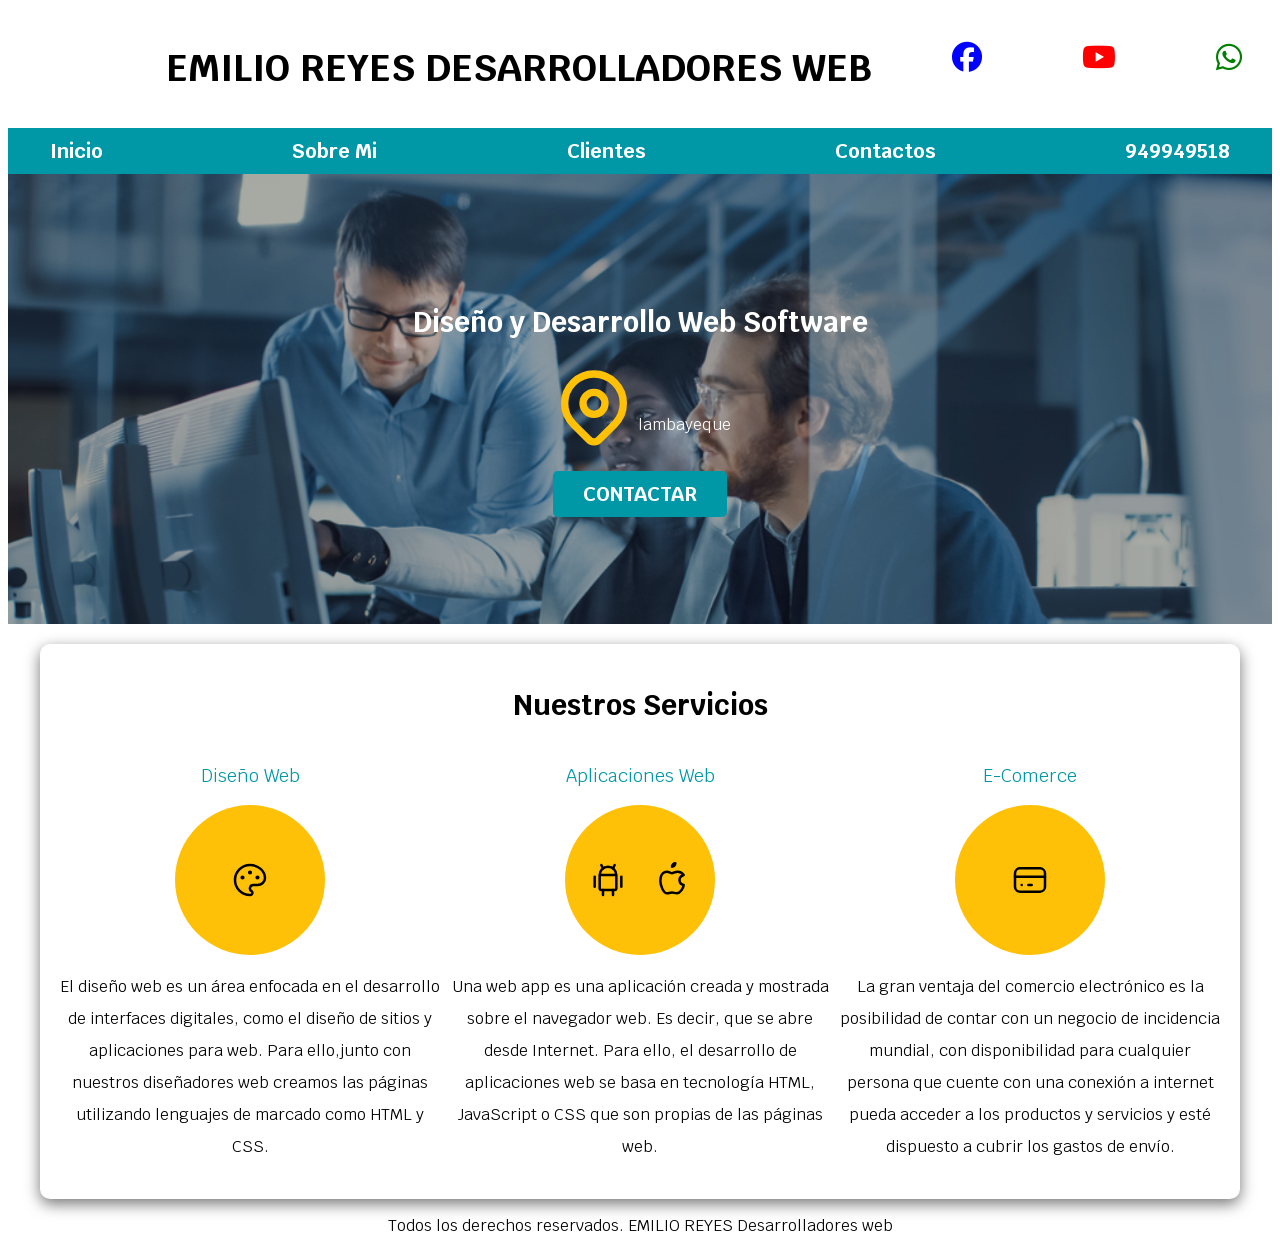
==== index.html @ 57993924 "initial commit" ====
<!DOCTYPE html>
<html lang="en">
<head>
    <meta charset="UTF-8">
    <meta http-equiv="X-UA-Compatible" content="IE=edge">
    <meta name="viewport" content="width=device-width, initial-scale=1.0">
    <title>Diseñador Web</title>
    <link rel="preload" href="css/normalize.css" as="style">
    <link rel="preconnect" href="https://fonts.googleapis.com">
<link rel="preconnect" href="https://fonts.gstatic.com" crossorigin>
<link href="https://fonts.googleapis.com/css2?family=Krub:wght@400;700&display=swap" rel="stylesheet">
    <link rel="preload" href="css/styles.css" as="style">
    <link href="css/styles.css" rel="stylesheet"> 
    <link rel="stylesheet" href="https://cdnjs.cloudflare.com/ajax/libs/font-awesome/6.4.0/css/all.min.css">
</head>
<body>
   
       <div class="contener">
       <div class="icons">
        <o href="#" class="Emilio"><h1>EMILIO REYES DESARROLLADORES WEB</h1></o>
        <a href="https://www.facebook.com/memilio.reyes" class="facebook" target="_blank">
            <i class="fa-brands fa-facebook"></i>
        </a>
        <a href="https://www.youtube.com/watch?v=kN1XP-Bef7w&list=PLE8uP447fYpis_9iiaT1GrdOLmg85pAJB" class="youtube" target="_blank">
            <i class="fa-brands fa-youtube"></i>
        </a>
        <a href="https://wa.me/51949949518?text=Me%20interesa%20el%20servicio" class="whatsapp" target="_blank">
            <i class="fa-brands fa-whatsapp"></i>
        </a>
    </div>

    <div class="nav-bg">
       <nav class="navegacion-principal contenedor">
          <a href="index.html">Inicio</a>
          <a href="sobremi.html">Sobre Mi</a>
          <a href="clientes.html">Clientes</a>
          <a href="contactos.php">Contactos</a> 
          <a href="https://wa.me/51949949518?text=Me%20interesa%20el%20servicio" target="_blank">949949518</a>      
      </nav>
    </div>
       </div>    
    <section class="hero">
        <div class="contenido-hero">
           <h2>Diseño y Desarrollo Web <span>Software</span></h2>
           
           <div class="ubicacion">
           <svg xmlns="http://www.w3.org/2000/svg" class="icon icon-tabler icon-tabler-map-pin" width="88" height="88" viewBox="0 0 24 24" stroke-width="2" stroke="#FFC107" fill="none" stroke-linecap="round" stroke-linejoin="round">
            <path stroke="none" d="M0 0h24v24H0z" fill="none"/>
            <circle cx="12" cy="11" r="3" />
            <path d="M17.657 16.657l-4.243 4.243a2 2 0 0 1 -2.827 0l-4.244 -4.243a8 8 0 1 1 11.314 0z" />
          </svg><p>lambayeque</p>  
        </div>
        <a class="boton" href="contactos.php">Contactar</a>
       </div>
    </section>
    <main class="contenedor sombra">
        <h2>Nuestros Servicios</h2>

  <div class="servicios">
        <section class="servicio">
            <h3>Diseño Web</h3>
        
<div class="iconos">
  <svg xmlns="http://www.w3.org/2000/svg" class="icon icon-tabler icon-tabler-palette" width="40" height="40" viewBox="0 0 24 24" stroke-width="1.5" stroke="#000000" fill="none" stroke-linecap="round" stroke-linejoin="round">
    <path stroke="none" d="M0 0h24v24H0z" fill="none"/>
    <path d="M12 21a9 9 0 1 1 0 -18a9 8 0 0 1 9 8a4.5 4 0 0 1 -4.5 4h-2.5a2 2 0 0 0 -1 3.75a1.3 1.3 0 0 1 -1 2.25" />
    <circle cx="7.5" cy="10.5" r=".5" fill="currentColor" />
    <circle cx="12" cy="7.5" r=".5" fill="currentColor" />
    <circle cx="16.5" cy="10.5" r=".5" fill="currentColor" />
  </svg>
</div>
<p>El diseño web es un área enfocada en el desarrollo de interfaces digitales, como el diseño de sitios y aplicaciones para web. 
    Para ello,junto con  nuestros  diseñadores web creamos las páginas utilizando lenguajes de marcado como HTML y CSS.</p>
        </section>
          
        <section class="servicio">
            <h3>Aplicaciones Web</h3>   
 <div class="iconos">
      <svg xmlns="http://www.w3.org/2000/svg" class="icon icon-tabler icon-tabler-brand-android" width="40" height="40" viewBox="0 0 24 24" stroke-width="1.5" stroke="#000000" fill="none" stroke-linecap="round" stroke-linejoin="round">
                <path stroke="none" d="M0 0h24v24H0z" fill="none"/>
                <line x1="4" y1="10" x2="4" y2="16" />
                <line x1="20" y1="10" x2="20" y2="16" />
                <path d="M7 9h10v8a1 1 0 0 1 -1 1h-8a1 1 0 0 1 -1 -1v-8a5 5 0 0 1 10 0" />
                <line x1="8" y1="3" x2="9" y2="5" />
                <line x1="16" y1="3" x2="15" y2="5" />
                <line x1="9" y1="18" x2="9" y2="21" />
                <line x1="15" y1="18" x2="15" y2="21" />
  </svg>
  <svg xmlns="http://www.w3.org/2000/svg" class="icon icon-tabler icon-tabler-brand-apple" width="40" height="40" viewBox="0 0 24 24" stroke-width="1.5" stroke="#000000" fill="none" stroke-linecap="round" stroke-linejoin="round">
                <path stroke="none" d="M0 0h24v24H0z" fill="none"/>
                <path d="M9 7c-3 0 -4 3 -4 5.5c0 3 2 7.5 4 7.5c1.088 -.046 1.679 -.5 3 -.5c1.312 0 1.5 .5 3 .5s4 -3 4 -5c-.028 -.01 -2.472 -.403 -2.5 -3c-.019 -2.17 2.416 -2.954 2.5 -3c-1.023 -1.492 -2.951 -1.963 -3.5 -2c-1.433 -.111 -2.83 1 -3.5 1c-.68 0 -1.9 -1 -3 -1z" />
                <path d="M12 4a2 2 0 0 0 2 -2a2 2 0 0 0 -2 2" />
  </svg>
  </div>
        <p>Una web app es una aplicación creada y mostrada sobre el navegador web. Es decir, que se abre desde Internet. 
            Para ello, el desarrollo de aplicaciones web se basa en tecnología HTML, JavaScript o CSS que son propias de las páginas web.</p>
        </section>

        <section class="servicio">
            <h3>E-Comerce</h3>
           <div class="iconos">           
            <svg xmlns="http://www.w3.org/2000/svg" class="icon icon-tabler icon-tabler-credit-card" width="40" height="40" viewBox="0 0 24 24" stroke-width="1.5" stroke="#000000" fill="none" stroke-linecap="round" stroke-linejoin="round">
                <path stroke="none" d="M0 0h24v24H0z" fill="none"/>
                <rect x="3" y="5" width="18" height="14" rx="3" />
                <line x1="3" y1="10" x2="21" y2="10" />
                <line x1="7" y1="15" x2="7.01" y2="15" />
                <line x1="11" y1="15" x2="13" y2="15" />
              </svg>
          </div>                
            <p>La gran ventaja del comercio electrónico es la posibilidad de contar con un negocio de incidencia mundial, con disponibilidad
                 para cualquier persona que cuente con una conexión a internet pueda acceder a los productos y servicios y esté dispuesto a cubrir los gastos de envío.</p>
        </section>
        </div> <!--cierre de la clase servicios -->
  

    
</main>
    <footer class="footer">
    <p>Todos los derechos reservados. EMILIO REYES <span>Desarrolladores web</span></p>
    </footer>
    <script src="app.js"></script>
</body>
</html>
---- css/styles.css ----
:root {
    --blanco: #ffffff;
    --oscuro: #212121;
    --primario: #ffc107;
    --secundario: #0097a7;
    --gris: #757575;
}
 /*Global de HTL*/
html {
    font-size: 62.5%;
    box-sizing: border-box;  /*Hack para box Model*/
    scroll-snap-type: x mandatory;
}
a{
    text-decoration: none;
}


/** Scroll Snap**/

.servicios,
.navegacion-principal,
.formulario {
    scroll-snap-align: center;
    scroll-snap-stop:always ;
}
 

*, *:before, *:after {
    box-sizing: inherit;
}

body {
    font-size: 16px; /*1rem = 10px */
    font-family: 'Krub', sans-serif;
    background-image: linear-gradient(to top, var(--grisClaro) 0%, var(--blanco) 100%);
}
/*Contener*/

/*Iconos*/
.icons {
    display: flex;
    justify-content: right;
    gap: 6rem;
    padding: 1rem;
 
}
.icons a {
    font-size: 30px;
    padding: 2rem;
    transition: all ease 600ms;

}
.icons a:hover {
    transform: scale(1.8);
}

.facebook {
    color: blue;
    gap: 89rem;
}
.youtube {
    color: red;
}
.whatsapp {
    color: green;
}
/*Contenedor*/
.contenedor {
    max-width: 120rem;
    margin: 0 auto;
}

.boton {
    background-color: var(--secundario);
    color: white;
    padding: 1rem 3rem;
    text-decoration: none;
    display: inline-block;
    font-size: 2rem;
    margin-top: 2rem;
    border-radius: .5rem;
    text-transform: uppercase;
    font-weight: bold;
    width: 80%;
    text-align: center;
    border: none;
}

@media (min-width: 768px) {
    .boton{
        width: auto;
    }
}

.sombra {
    -webkit-box-shadow: 0px 5px 15px 0px rgba(0,0,0,0.54);
    -moz-box-shadow: 0px 5px 15px 0px rgba(0,0,0,0.54);
    box-shadow: 0px 5px 15px 0px rgba(0,0,0,0.54);
    background-color: var(--blanco);
    padding: 2rem;
    border-radius: 1rem;
}
 /*Tipografia*/
h1 {
    font-size: 3.8rem;
}
h2 {
    font-size: 2.8rem;
}
h3 {
    font-size: 1.8rem;
}
h1,h2,h3 {
    text-align: center;
}

 /*Titulos*/
.titulo span {
    font-size: 2rem;
}

/*Utilidades*/
.w-sm-100 {
    width: 100%;
}

@media (min-width: 768px) {
    .w-sm-100 {
        width: auto;
    }
}
.flex {
  display: flex;
}

.alinear-derecha {
  justify-content: flex-end;
}


 /*Navegacion Principal*/

.nav-bg {
    background-color: var(--secundario);
}

.navegacion-principal {
    display: flex;
    flex-direction: column;
}



@media (min-width: 768px) { 
    .navegacion-principal{
        flex-direction: row;
        justify-content: space-between;
    }
}


.navegacion-principal a {
   
    display: block;
    text-align: center;
    color: var(--blanco);
    text-decoration: none;
    font-size: 2rem;
    font-weight: 700;
    padding: 1rem;
}

.navegacion-principal a:hover {
    background-color: var(--primario);
    color: var(--oscuro);
}

/* Sobre mi*/
.tres {
    max-width: 1200px;
    width: 95%;
    margin: 0 auto;
}
.contenedor{
    max-width: 1200px;
    width: 95%;
    margin: 0 auto;
}
.entrada-blog {
    display: inline-block;
    background-color: #fffbef;
}
@media (min-width:768px){
    .dos-columnas{
        display: grid;
        grid-template-columns: 50% 50%;
        column-gap: 2rem;
    }
    
}
 /*Hero*/
.hero {
    background-image: url(../img/imag.jpg);
    background-repeat: no-repeat;
    background-size: cover;
    height: 450px;
    position: relative;
    margin-bottom: 2rem;
}

.contenido-hero {
    position: absolute;
    background-color: rgb( 0,0,0, .3);
    width: 100%;
    height: 100%;

    display: flex;
    flex-direction: column;
    align-items: center;
    justify-content: center;
}

.contenido-hero h2,
.contenido-hero p {
    color: var(--blanco);
}

.contenido-hero .ubicacion {
    display: flex;
    align-items: flex-end;
}


/** Servicios **/
@media (min-width: 768px) {
    .servicios {
        display: grid;
        grid-template-columns: repeat(3, 1fr);
        column-gap: 1rem;
    }
}

.servicio {
   display: flex;
   flex-direction: column;
   align-items: center;

}

.servicio h3 {
    color: var(--secundario);
    font-weight: normal;
}

.servicio p {
    line-height: 2;
    text-align: center;
}

.servicios .iconos {
    height: 15rem;
    width: 15rem;
    background-color: var(--primario);
    border-radius: 50%;
    display: flex;
    justify-content: space-evenly;
    align-items: center;
}

/** Contacto**/

/*Animacion*/
.input-texto:focus{
    outline: 1px solid rgba(0,0,0,0.7);
}
.imput-texto:focus + 
.campo-label{
    margin-top: -130px;
}
/* Fin de animacion */
.footer {
    text-align: center;
    text-shadow: #212121;
}

/** sobre mi**/
/*
.chocho {
    background-image: url(../img/Emilio.jpeg);
    background-repeat: no-repeat;
    background-size: cover;
    height: 450px;
    position: relative;
    margin-bottom: 2rem;
}
/** SOBRE MI **/
/*.contenedor-rombo {
    max-width: 1200px;
    width: 95%;
    margin: 0 auto;
}

p {
    font-size: 2rem;
}

.entrada-blog a {
    display: inline-block;
    background-color: #2196F3;
    color: white;
    padding: 10px 20px;
    text-decoration: none;
    font-weight: bold;
    text-transform: uppercase;
}   
@media (min-width: 768px) {
    .contenedor-rombo {
        display: grid;
        grid-template-areas: "izquierda contenido derecha";
        grid-template-columns: 1fr 3fr 1fr;
        grid-auto-flow: column;
        column-gap: 2rem;
    }
    .cont-princ {
        grid-area: contenido;
    }
    .sid-1 {
        grid-area: izquierda;
    }
}
.color {
    background:peachpuff;
}
*/
/* Crud**/


.users-form form{
    display: flex;
    flex-direction: column;
    gap: 24px;
    width: 30%;
    margin: 20px auto;
    text-align: center;
}

.users-form form input{
    font-family: 'Segoe UI', sans-serif;
}

.users-form form input[type=text],
.users-form form input[type=password],
.users-form form input[type=email]{
    padding: 8px;
    border:2px solid #aaa;
    border-radius:4px;
    outline:none;
    transition:.3s;
}

.users-form form input[type=text]:focus,
.users-form form input[type=password]:focus,
.users-form form input[type=password]:focus{
    border-color:dodgerBlue;
    box-shadow:0 0 6px 0 dodgerBlue;
}

.users-form form input[type=submit]{
    border: none;
    padding: 12px 50px;
    text-decoration: none;
    transition-duration: 0.4s;
    cursor: pointer;
    border-radius: 5px;
    background-color: white; 
    color: black; 
    border: 2px solid #60a100;
}

.users-form form input[type=submit]:hover {
    background-color: #60a100;
    color: white;
}

.users-table table{
    border: 1px solid #ccc;
    border-collapse: collapse;
    margin: 0;
    padding: 0;
    width: 100%;
    table-layout: fixed;
}

table tr {
    background-color: #f8f8f8;
    border: 1px solid #ddd;
    padding: 4px;
}

table th{
    padding: 16px;
    text-align: center;
    font-size: .85em;
}

.users-table--edit {
    
    background: #009688;
    padding: 6px;
    color: #fff;
    text-align: center;
    font-weight: bold;
}
.users-table--delete{
    
    background: #b11e1e;
    padding: 6px;
    color: #fff;
    text-align: center;
    font-weight: bold;
}
/**Crud**/
---- css/styles.css ----
:root {
    --blanco: #ffffff;
    --oscuro: #212121;
    --primario: #ffc107;
    --secundario: #0097a7;
    --gris: #757575;
}
 /*Global de HTL*/
html {
    font-size: 62.5%;
    box-sizing: border-box;  /*Hack para box Model*/
    scroll-snap-type: x mandatory;
}
a{
    text-decoration: none;
}


/** Scroll Snap**/

.servicios,
.navegacion-principal,
.formulario {
    scroll-snap-align: center;
    scroll-snap-stop:always ;
}
 

*, *:before, *:after {
    box-sizing: inherit;
}

body {
    font-size: 16px; /*1rem = 10px */
    font-family: 'Krub', sans-serif;
    background-image: linear-gradient(to top, var(--grisClaro) 0%, var(--blanco) 100%);
}
/*Contener*/

/*Iconos*/
.icons {
    display: flex;
    justify-content: right;
    gap: 6rem;
    padding: 1rem;
 
}
.icons a {
    font-size: 30px;
    padding: 2rem;
    transition: all ease 600ms;

}
.icons a:hover {
    transform: scale(1.8);
}

.facebook {
    color: blue;
    gap: 89rem;
}
.youtube {
    color: red;
}
.whatsapp {
    color: green;
}
/*Contenedor*/
.contenedor {
    max-width: 120rem;
    margin: 0 auto;
}

.boton {
    background-color: var(--secundario);
    color: white;
    padding: 1rem 3rem;
    text-decoration: none;
    display: inline-block;
    font-size: 2rem;
    margin-top: 2rem;
    border-radius: .5rem;
    text-transform: uppercase;
    font-weight: bold;
    width: 80%;
    text-align: center;
    border: none;
}

@media (min-width: 768px) {
    .boton{
        width: auto;
    }
}

.sombra {
    -webkit-box-shadow: 0px 5px 15px 0px rgba(0,0,0,0.54);
    -moz-box-shadow: 0px 5px 15px 0px rgba(0,0,0,0.54);
    box-shadow: 0px 5px 15px 0px rgba(0,0,0,0.54);
    background-color: var(--blanco);
    padding: 2rem;
    border-radius: 1rem;
}
 /*Tipografia*/
h1 {
    font-size: 3.8rem;
}
h2 {
    font-size: 2.8rem;
}
h3 {
    font-size: 1.8rem;
}
h1,h2,h3 {
    text-align: center;
}

 /*Titulos*/
.titulo span {
    font-size: 2rem;
}

/*Utilidades*/
.w-sm-100 {
    width: 100%;
}

@media (min-width: 768px) {
    .w-sm-100 {
        width: auto;
    }
}
.flex {
  display: flex;
}

.alinear-derecha {
  justify-content: flex-end;
}


 /*Navegacion Principal*/

.nav-bg {
    background-color: var(--secundario);
}

.navegacion-principal {
    display: flex;
    flex-direction: column;
}



@media (min-width: 768px) { 
    .navegacion-principal{
        flex-direction: row;
        justify-content: space-between;
    }
}


.navegacion-principal a {
   
    display: block;
    text-align: center;
    color: var(--blanco);
    text-decoration: none;
    font-size: 2rem;
    font-weight: 700;
    padding: 1rem;
}

.navegacion-principal a:hover {
    background-color: var(--primario);
    color: var(--oscuro);
}

/* Sobre mi*/
.tres {
    max-width: 1200px;
    width: 95%;
    margin: 0 auto;
}
.contenedor{
    max-width: 1200px;
    width: 95%;
    margin: 0 auto;
}
.entrada-blog {
    display: inline-block;
    background-color: #fffbef;
}
@media (min-width:768px){
    .dos-columnas{
        display: grid;
        grid-template-columns: 50% 50%;
        column-gap: 2rem;
    }
    
}
 /*Hero*/
.hero {
    background-image: url(../img/imag.jpg);
    background-repeat: no-repeat;
    background-size: cover;
    height: 450px;
    position: relative;
    margin-bottom: 2rem;
}

.contenido-hero {
    position: absolute;
    background-color: rgb( 0,0,0, .3);
    width: 100%;
    height: 100%;

    display: flex;
    flex-direction: column;
    align-items: center;
    justify-content: center;
}

.contenido-hero h2,
.contenido-hero p {
    color: var(--blanco);
}

.contenido-hero .ubicacion {
    display: flex;
    align-items: flex-end;
}


/** Servicios **/
@media (min-width: 768px) {
    .servicios {
        display: grid;
        grid-template-columns: repeat(3, 1fr);
        column-gap: 1rem;
    }
}

.servicio {
   display: flex;
   flex-direction: column;
   align-items: center;

}

.servicio h3 {
    color: var(--secundario);
    font-weight: normal;
}

.servicio p {
    line-height: 2;
    text-align: center;
}

.servicios .iconos {
    height: 15rem;
    width: 15rem;
    background-color: var(--primario);
    border-radius: 50%;
    display: flex;
    justify-content: space-evenly;
    align-items: center;
}

/** Contacto**/

/*Animacion*/
.input-texto:focus{
    outline: 1px solid rgba(0,0,0,0.7);
}
.imput-texto:focus + 
.campo-label{
    margin-top: -130px;
}
/* Fin de animacion */
.footer {
    text-align: center;
    text-shadow: #212121;
}

/** sobre mi**/
/*
.chocho {
    background-image: url(../img/Emilio.jpeg);
    background-repeat: no-repeat;
    background-size: cover;
    height: 450px;
    position: relative;
    margin-bottom: 2rem;
}
/** SOBRE MI **/
/*.contenedor-rombo {
    max-width: 1200px;
    width: 95%;
    margin: 0 auto;
}

p {
    font-size: 2rem;
}

.entrada-blog a {
    display: inline-block;
    background-color: #2196F3;
    color: white;
    padding: 10px 20px;
    text-decoration: none;
    font-weight: bold;
    text-transform: uppercase;
}   
@media (min-width: 768px) {
    .contenedor-rombo {
        display: grid;
        grid-template-areas: "izquierda contenido derecha";
        grid-template-columns: 1fr 3fr 1fr;
        grid-auto-flow: column;
        column-gap: 2rem;
    }
    .cont-princ {
        grid-area: contenido;
    }
    .sid-1 {
        grid-area: izquierda;
    }
}
.color {
    background:peachpuff;
}
*/
/* Crud**/


.users-form form{
    display: flex;
    flex-direction: column;
    gap: 24px;
    width: 30%;
    margin: 20px auto;
    text-align: center;
}

.users-form form input{
    font-family: 'Segoe UI', sans-serif;
}

.users-form form input[type=text],
.users-form form input[type=password],
.users-form form input[type=email]{
    padding: 8px;
    border:2px solid #aaa;
    border-radius:4px;
    outline:none;
    transition:.3s;
}

.users-form form input[type=text]:focus,
.users-form form input[type=password]:focus,
.users-form form input[type=password]:focus{
    border-color:dodgerBlue;
    box-shadow:0 0 6px 0 dodgerBlue;
}

.users-form form input[type=submit]{
    border: none;
    padding: 12px 50px;
    text-decoration: none;
    transition-duration: 0.4s;
    cursor: pointer;
    border-radius: 5px;
    background-color: white; 
    color: black; 
    border: 2px solid #60a100;
}

.users-form form input[type=submit]:hover {
    background-color: #60a100;
    color: white;
}

.users-table table{
    border: 1px solid #ccc;
    border-collapse: collapse;
    margin: 0;
    padding: 0;
    width: 100%;
    table-layout: fixed;
}

table tr {
    background-color: #f8f8f8;
    border: 1px solid #ddd;
    padding: 4px;
}

table th{
    padding: 16px;
    text-align: center;
    font-size: .85em;
}

.users-table--edit {
    
    background: #009688;
    padding: 6px;
    color: #fff;
    text-align: center;
    font-weight: bold;
}
.users-table--delete{
    
    background: #b11e1e;
    padding: 6px;
    color: #fff;
    text-align: center;
    font-weight: bold;
}
/**Crud**/
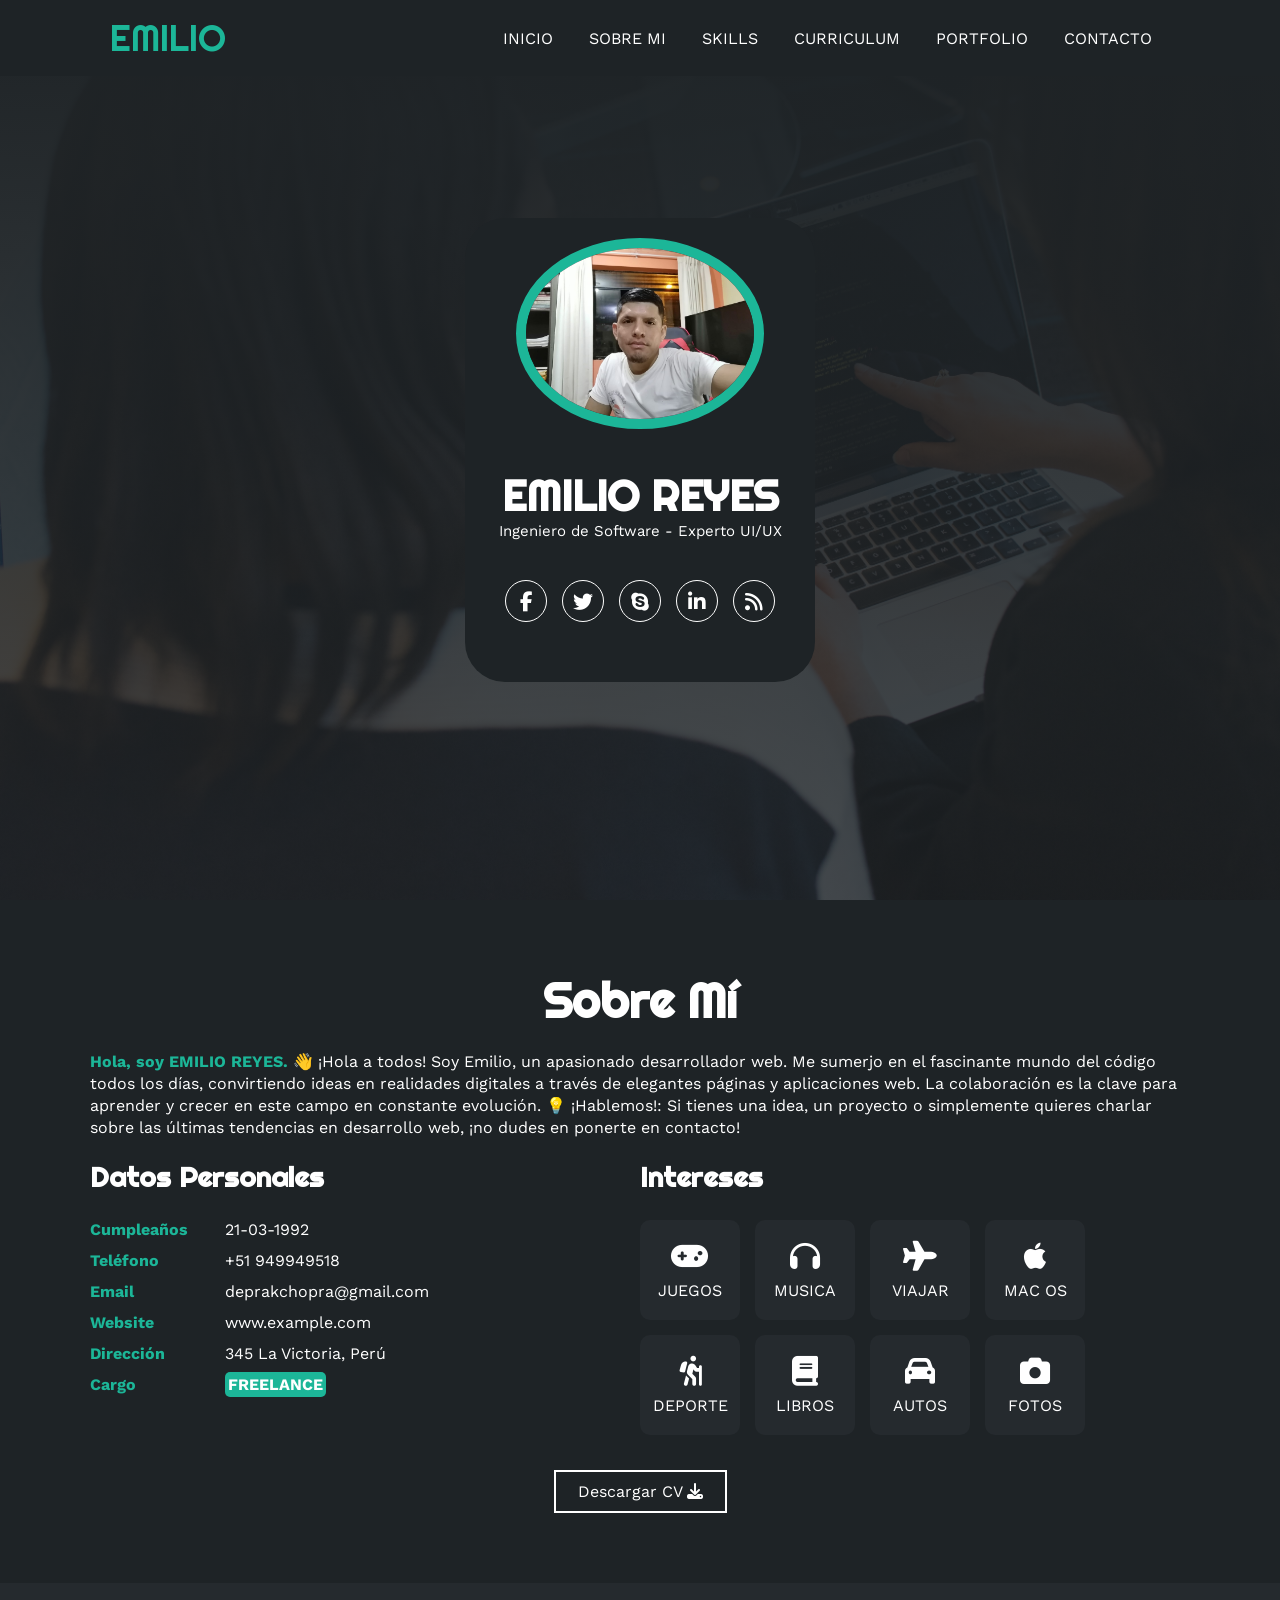
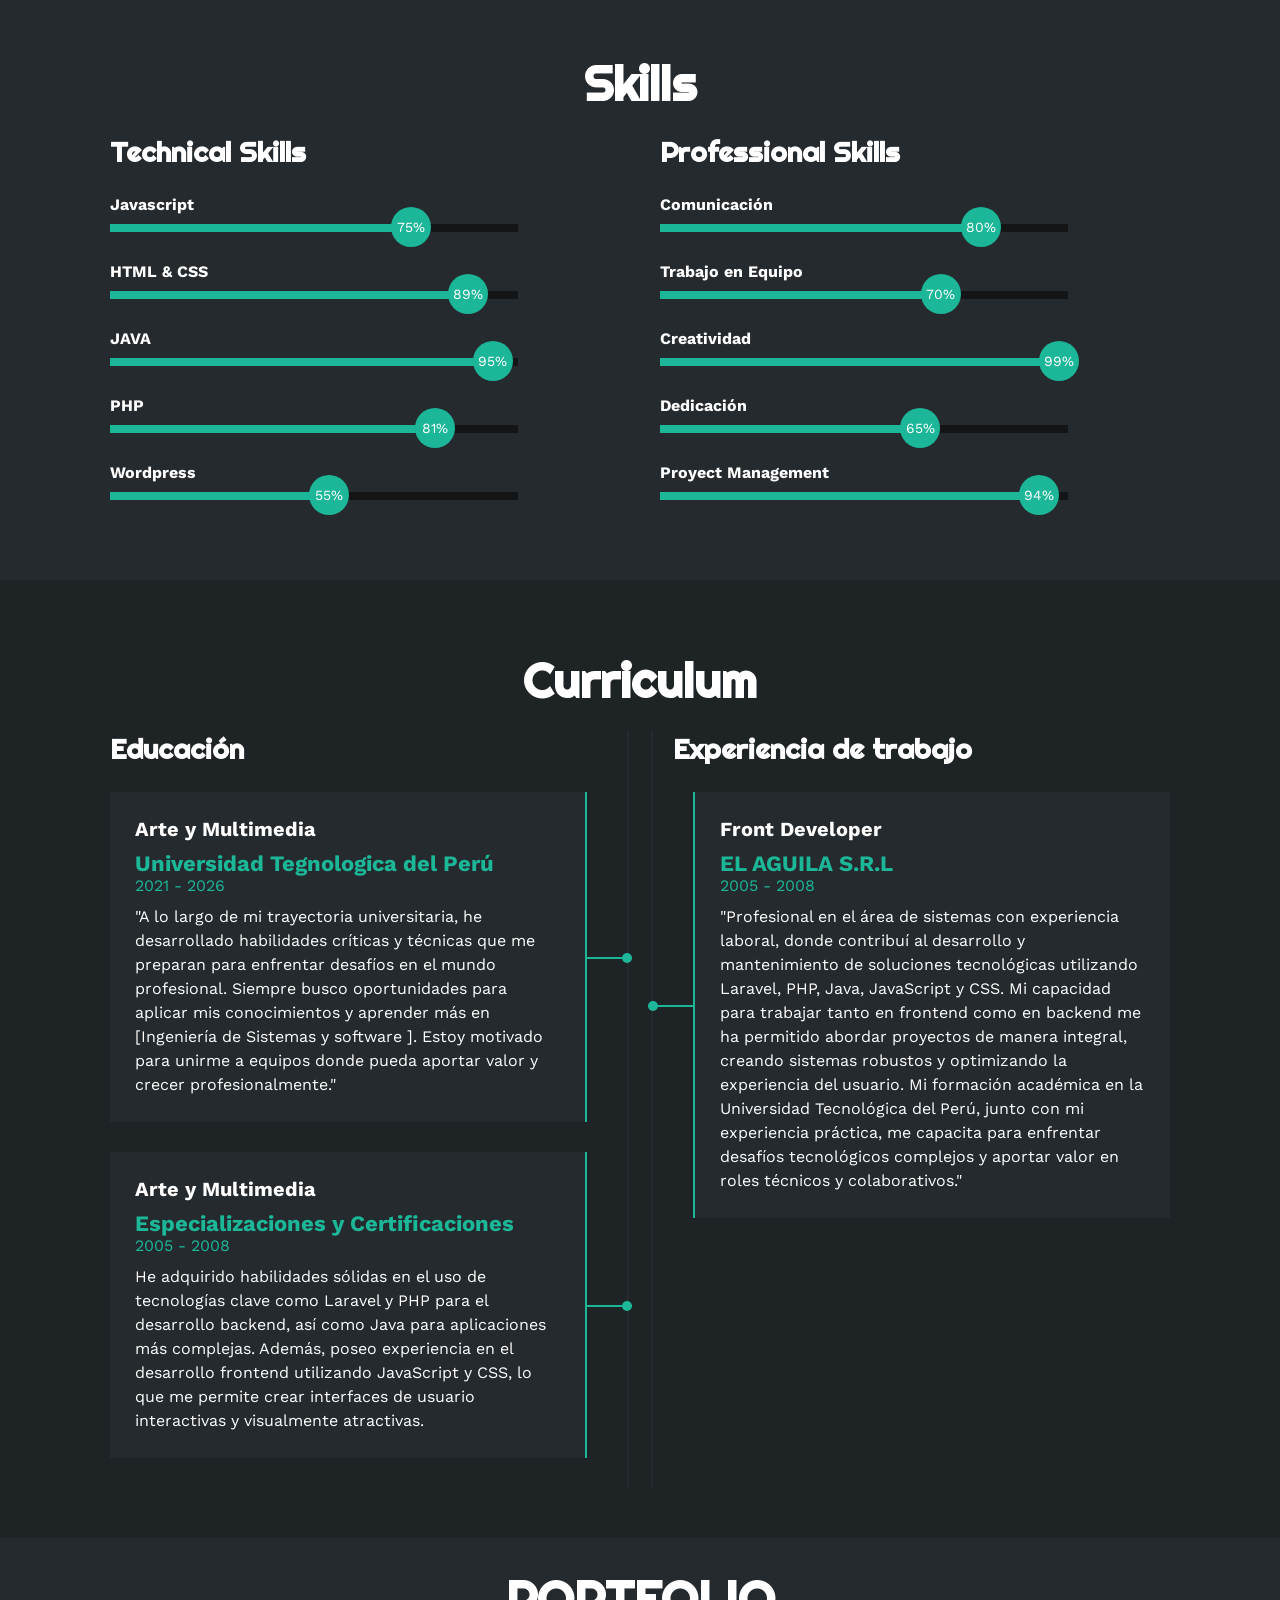
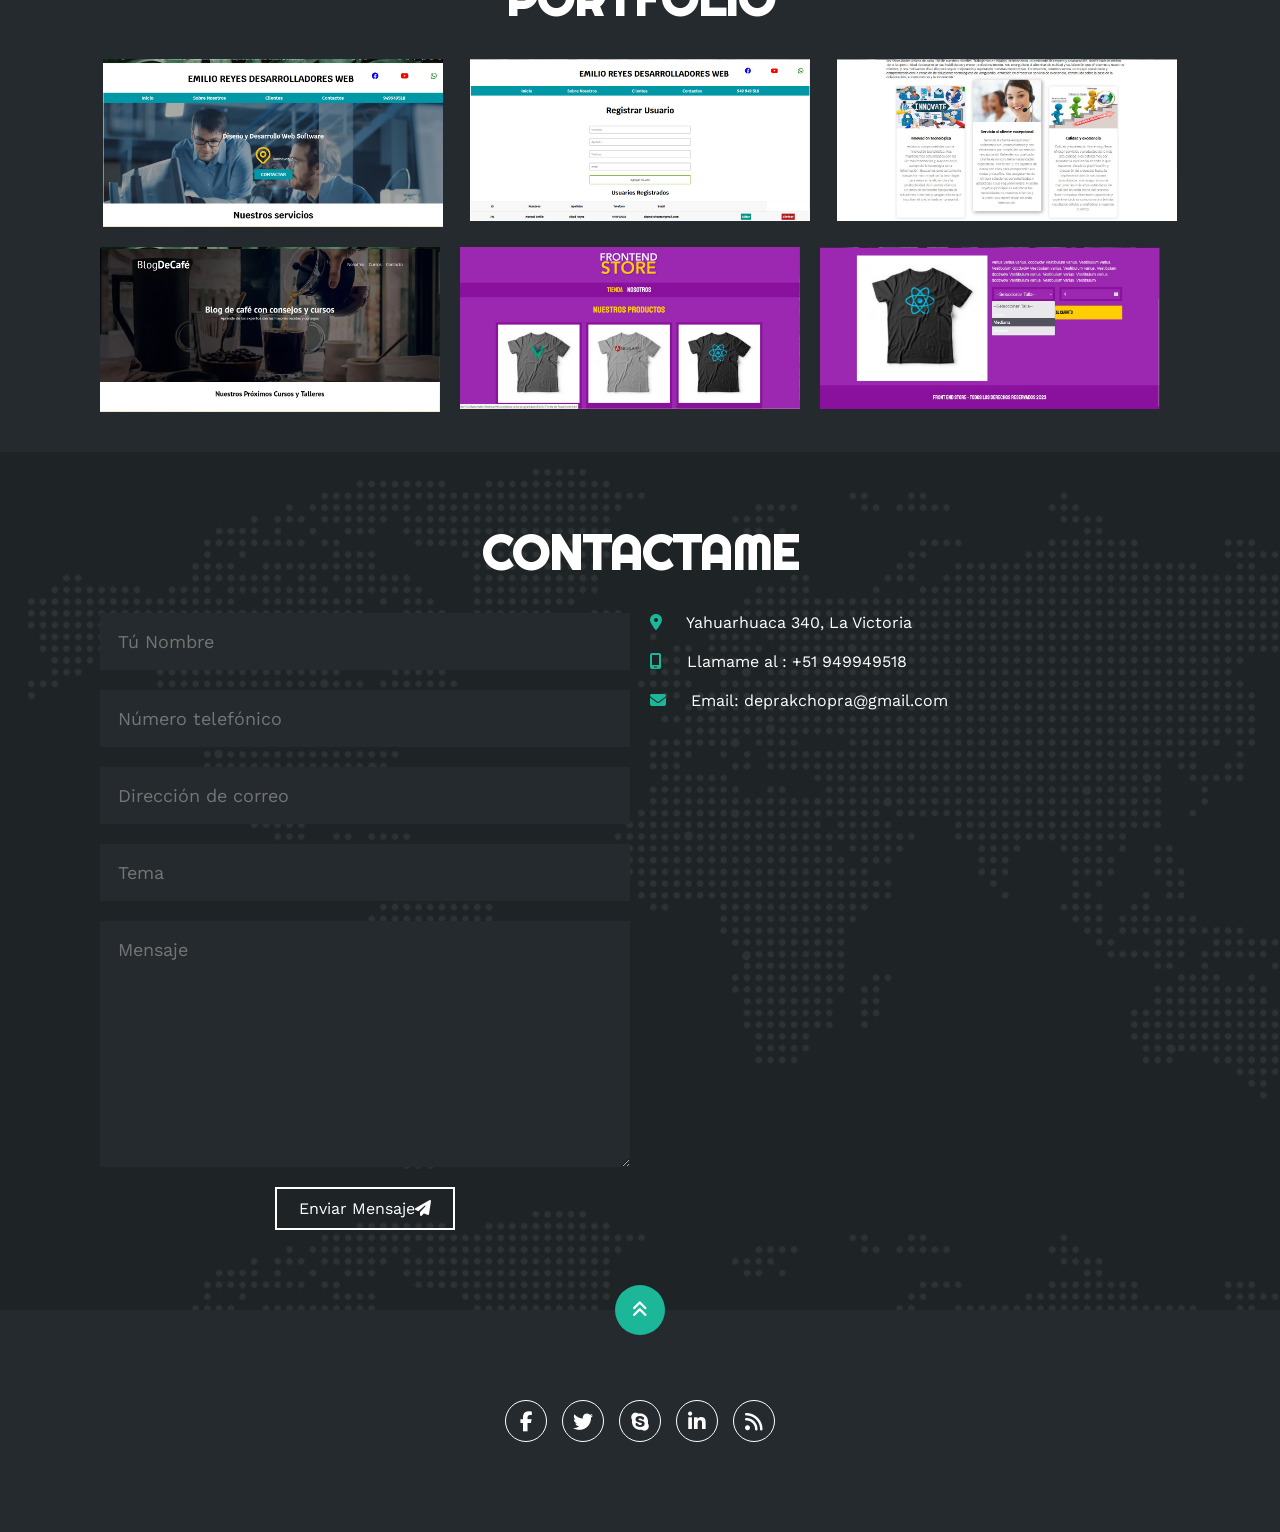
==== commit a6059871: "initial commit" ====
--- a/index.html
+++ b/index.html
@@ -1,123 +1,433 @@
 <!DOCTYPE html>
-<html lang="en">
+<html lang="es">
 <head>
     <meta charset="UTF-8">
     <meta http-equiv="X-UA-Compatible" content="IE=edge">
     <meta name="viewport" content="width=device-width, initial-scale=1.0">
-    <title>Diseñador Web</title>
-    <link rel="preload" href="css/normalize.css" as="style">
-    <link rel="preconnect" href="https://fonts.googleapis.com">
-<link rel="preconnect" href="https://fonts.gstatic.com" crossorigin>
-<link href="https://fonts.googleapis.com/css2?family=Krub:wght@400;700&display=swap" rel="stylesheet">
-    <link rel="preload" href="css/styles.css" as="style">
-    <link href="css/styles.css" rel="stylesheet"> 
-    <link rel="stylesheet" href="https://cdnjs.cloudflare.com/ajax/libs/font-awesome/6.4.0/css/all.min.css">
+    <link rel="stylesheet" href="https://cdnjs.cloudflare.com/ajax/libs/font-awesome/6.1.2/css/all.min.css" integrity="sha512-1sCRPdkRXhBV2PBLUdRb4tMg1w2YPf37qatUFeS7zlBy7jJI8Lf4VHwWfZZfpXtYSLy85pkm9GaYVYMfw5BC1A==" crossorigin="anonymous" referrerpolicy="no-referrer" />
+    <title>Portfolio</title>
+    <link rel="stylesheet" href="estilo.css">
 </head>
 <body>
-   
-       <div class="contener">
-       <div class="icons">
-        <o href="#" class="Emilio"><h1>EMILIO REYES DESARROLLADORES WEB</h1></o>
-        <a href="https://www.facebook.com/memilio.reyes" class="facebook" target="_blank">
-            <i class="fa-brands fa-facebook"></i>
+    <!-- MENU ENCABEZADO -->
+    <div class="contenedor-header">
+        <header>
+            <div class="logo">
+                <a href="#">EMILIO</a>
+            </div>
+            <nav id="nav">
+                <ul>
+                    <li><a href="#inicio" onclick="seleccionar()">INICIO</a></li>
+                    <li><a href="#sobremi" onclick="seleccionar()">SOBRE MI</a></li>
+                    <li><a href="#skills" onclick="seleccionar()">SKILLS</a></li>
+                    <li><a href="#curriculum" onclick="seleccionar()">CURRICULUM</a></li>
+                    <li><a href="#portfolio" onclick="seleccionar()">PORTFOLIO</a></li>
+                    <li><a href="#contacto" onclick="seleccionar()">CONTACTO</a></li>
+                </ul>
+            </nav>
+            <div class="nav-responsive" onclick="mostrarOcultarMenu()">
+                <i class="fa-solid fa-bars"></i>
+            </div>
+        </header>
+    </div>
+
+    <!-- SECCION INICIO -->
+    <section id="inicio" class="inicio">
+        <div class="contenido-banner">
+            <div class="contenedor-img">
+                <img src="img/hero.png" alt="">
+            </div>
+            <h1>EMILIO REYES</h1>
+            <h2>Ingeniero de Software - Experto UI/UX</h2>
+            <div class="redes">
+                <a href="https://www.facebook.com/memilio.reyes/"><i class="fa-brands fa-facebook-f"></i></a>
+                <a href="#"><i class="fa-brands fa-twitter"></i></a>
+                <a href="#"><i class="fa-brands fa-skype"></i></a>
+                <a href="#"><i class="fa-brands fa-linkedin-in"></i></a>
+                <a href="#"><i class="fa-solid fa-rss"></i></a>
+            </div>
+        </div>
+    </section>
+
+    <!-- SECCION SOBRE MI -->
+    <section id="sobremi" class="sobremi">
+        <div class="contenido-seccion">
+            <h2>Sobre Mí</h2>
+            <p><span>Hola, soy EMILIO REYES.</span> 
+    
+
+
+
+👋 ¡Hola a todos! Soy Emilio, un apasionado desarrollador web. Me sumerjo en el fascinante mundo del código todos los días, convirtiendo ideas en realidades digitales a través de elegantes páginas y aplicaciones web.
+
+La colaboración es la clave para aprender y crecer en este campo en constante evolución.
+
+💡 ¡Hablemos!: Si tienes una idea, un proyecto o simplemente quieres charlar sobre las últimas tendencias en desarrollo web, ¡no dudes en ponerte en contacto!
+
+
+
+
+            <div class="fila">
+                <!-- datos personales -->
+                <div class="col">
+                    <h3>Datos Personales</h3>
+                    <ul>
+                        <li>
+                            <strong>Cumpleaños</strong>
+                            21-03-1992
+                        </li>
+                        <li>
+                            <strong>Teléfono</strong>
+                            +51 949949518
+                        </li>
+                        <li>
+                            <strong>Email</strong>
+                            deprakchopra@gmail.com
+                        </li>
+                    
+                        <li>
+                            <strong>Website</strong>
+                            www.example.com
+                        </li>
+                        <li>
+                            <strong>Dirección</strong>
+                            345 La Victoria, Perú
+                        </li>
+                        <li>
+                            <strong>Cargo</strong>
+                            <span>FREELANCE</span>
+                        </li>
+                    </ul>
+                </div>
+
+                <!-- intereses -->
+                <div class="col">
+                    <h3>Intereses</h3>
+                    <div class="contenedor-intereses">
+                        <div class="interes">
+                            <i class="fa-solid fa-gamepad"></i>
+                            <span>JUEGOS</span>
+                        </div>
+                        <div class="interes">
+                            <i class="fa-solid fa-headphones"></i>
+                            <span>MUSICA</span>
+                        </div>
+                        <div class="interes">
+                            <i class="fa-solid fa-plane"></i>
+                            <span>VIAJAR</span>
+                        </div>
+                        <div class="interes">
+                            <i class="fa-brands fa-apple"></i>
+                            <span>MAC OS</span>
+                        </div>
+                        <div class="interes">
+                            <i class="fa-solid fa-person-hiking"></i>
+                            <span>DEPORTE</span>
+                        </div>
+                        <div class="interes">
+                            <i class="fa-solid fa-book"></i>
+                            <span>LIBROS</span>
+                        </div>
+                        <div class="interes">
+                            <i class="fa-solid fa-car"></i>
+                            <span>AUTOS</span>
+                        </div>
+                        <div class="interes">
+                            <i class="fa-solid fa-camera"></i>
+                            <span>FOTOS</span>
+                        </div>
+                        
+                    </div>
+                </div>
+            </div>
+            <button>
+                Descargar CV <i class="fa-solid fa-download"></i>
+                <span class="overlay"></span>
+            </button>
+        </div>
+    </section>
+
+    <!-- SECCION SKILLS -->
+    <section class="skills" id="skills">
+        <div class="contenido-seccion">
+            <h2>Skills</h2>
+            <div class="fila">
+                <!-- Technical Skill -->
+                <div class="col">
+                    <h3>Technical Skills</h3>
+                    <div class="skill">
+                        <span>Javascript</span>
+                        <div class="barra-skill">
+                            <div class="progreso">
+                                <span>75%</span>
+                            </div>
+                        </div>
+                    </div>
+                    <div class="skill">
+                        <span>HTML & CSS</span>
+                        <div class="barra-skill">
+                            <div class="progreso">
+                                <span>89%</span>
+                            </div>
+                        </div>
+                    </div>
+                    <div class="skill">
+                        <span>JAVA</span>
+                        <div class="barra-skill">
+                            <div class="progreso">
+                                <span>95%</span>
+                            </div>
+                        </div>
+                    </div>
+                    <div class="skill">
+                        <span>PHP</span>
+                        <div class="barra-skill">
+                            <div class="progreso">
+                                <span>81%</span>
+                            </div>
+                        </div>
+                    </div>
+                    <div class="skill">
+                        <span>Wordpress</span>
+                        <div class="barra-skill">
+                            <div class="progreso">
+                                <span>55%</span>
+                            </div>
+                        </div>
+                    </div>
+                </div>
+                <!-- Professional Skills -->
+                <div class="col">
+                    <h3>Professional Skills</h3>
+                    <div class="skill">
+                        <span>Comunicación</span>
+                        <div class="barra-skill">
+                            <div class="progreso">
+                                <span>80%</span>
+                            </div>
+                        </div>
+                    </div>
+                    <div class="skill">
+                        <span>Trabajo en Equipo</span>
+                        <div class="barra-skill">
+                            <div class="progreso">
+                                <span>70%</span>
+                            </div>
+                        </div>
+                    </div>
+                    <div class="skill">
+                        <span>Creatividad</span>
+                        <div class="barra-skill">
+                            <div class="progreso">
+                                <span>99%</span>
+                            </div>
+                        </div>
+                    </div>
+                    <div class="skill">
+                        <span>Dedicación</span>
+                        <div class="barra-skill">
+                            <div class="progreso">
+                                <span>65%</span>
+                            </div>
+                        </div>
+                    </div>
+                    <div class="skill">
+                        <span>Proyect Management</span>
+                        <div class="barra-skill">
+                            <div class="progreso">
+                                <span>94%</span>
+                            </div>
+                        </div>
+                    </div>
+                </div>
+            </div>
+        </div>
+    </section>
+
+    <!-- SECCION CURRICULUM -->
+    <section id="curriculum" class="curriculum">
+        <div class="contenido-seccion">
+            <h2>Curriculum</h2>
+            <div class="fila">
+                <div class="col izquierda">
+                    <h3>Educación</h3>
+                    <div class="item izq">
+                        <h4>Arte y Multimedia</h4>
+                        <span class="casa">Universidad Tegnologica del Perú</span>
+                        <span class="fecha">2021 - 2026</span>
+                        <p>
+                            "A lo largo de mi trayectoria universitaria, he desarrollado habilidades críticas y técnicas que me preparan para enfrentar desafíos en el mundo profesional. Siempre busco oportunidades para aplicar mis conocimientos y aprender más en [Ingeniería de Sistemas y software ]. Estoy motivado para unirme a equipos donde pueda aportar valor y crecer profesionalmente."
+                            </p>
+                        <div class="conectori">
+                            <div class="circuloi"></div>
+                        </div>
+                    </div>
+                    <div class="item izq">
+                        <h4>Arte y Multimedia</h4>
+                        <span class="casa">Especializaciones y Certificaciones</span>
+                        <span class="fecha">2005 - 2008</span>
+                        <p>He adquirido habilidades sólidas en el uso de tecnologías clave como Laravel y PHP para el desarrollo backend, así como Java para aplicaciones más complejas. Además, poseo experiencia en el desarrollo frontend utilizando JavaScript y CSS, lo que me permite crear interfaces de usuario interactivas y visualmente atractivas. </p>
+                        <div class="conectori">
+                            <div class="circuloi"></div>
+                        </div>
+                    </div>
+                    
+                </div>
+
+                <div class="col derecha">
+                    <h3>Experiencia de trabajo</h3>
+                    <div class="item der">
+                        <h4>Front Developer</h4>
+                        <span class="casa">EL AGUILA S.R.L</span>
+                        <span class="fecha">2005 - 2008</span>
+                        <p>"Profesional en el área de sistemas con experiencia laboral, donde contribuí al desarrollo y mantenimiento de soluciones tecnológicas utilizando Laravel, PHP, Java, JavaScript y CSS. Mi capacidad para trabajar tanto en frontend como en backend me ha permitido abordar proyectos de manera integral, creando sistemas robustos y optimizando la experiencia del usuario. Mi formación académica en la Universidad Tecnológica del Perú, junto con mi experiencia práctica, me capacita para enfrentar desafíos tecnológicos complejos y aportar valor en roles técnicos y colaborativos."</p>
+                        <div class="conectord">
+                            <div class="circulod"></div>
+                        </div>
+                    </div>
+                    <!--
+                    <div class="item der">
+                        <h4>Front Developer</h4>
+                        <span class="casa">Nombre de Compañía</span>
+                        <span class="fecha">2005 - 2008</span>
+                        <p>Lorem ipsum dolor sit amet consectetur, adipisicing elit. Quis, cumque repellat, tempora recusandae aliquam nemo esse natus impedit, nostrum temporibus veritatis eaque soluta aperiam id repudiandae fugiat deserunt! Explicabo, veritatis?</p>
+                        <div class="conectord">
+                            <div class="circulod"></div>
+                        </div>
+                    </div>
+                -->
+                </div>
+            </div>
+        </div>
+    </section>
+
+    <!-- SECCION PORTFOLIO -->
+    <section id="portfolio" class="portfolio">
+        <div class="contenido-seccion">
+            <h2>PORTFOLIO</h2>
+            <div class="galeria">
+                <div class="proyecto">
+                    <img src="img/p1.jpg" alt="">
+                    <div class="overlay">
+                        <h3>Diseño Creativo</h3>
+                        <p>Pagina web</p>
+                    </div>
+                </div>
+                <div class="proyecto">
+                    <img src="img/p2.jpg" alt="">
+                    <div class="overlay">
+                        <h3> CRUD creativo (Create, Read, Update, Delete)</h3>
+                        <p>CRUD con PHP y MySQL</p>
+                    </div>
+                </div>
+                <div class="proyecto">
+                    <img src="img/p3.jpg" alt="">
+                    <div class="overlay">
+                        <h3>Animaciones con CSS</h3>
+                        <p>CSS , JavaScript</p>
+                    </div>
+                </div>
+                <div class="proyecto">
+                    <img src="img/p4.jpg" alt="">
+                    <div class="overlay">
+                        <h3>Diseño web intuitivo</h3>
+                        <p>Blog de Café</p>
+                    </div>
+                </div>
+                <div class="proyecto">
+                    <img src="img/p5.jpg" alt="">
+                    <div class="overlay">
+                        <h3>Diseño Creativo</h3>
+                        <p>Tienda Online </p>
+                    </div>
+                </div>
+                <div class="proyecto">
+                    <img src="img/p6.jpg" alt="">
+                    <div class="overlay">
+                        <h3>Diseño Creativo</h3>
+                        <p>Fotografía</p>
+                    </div>
+                </div>
+                <div class="proyecto">
+                    <img src="img/p7.jpg" alt="">
+                    <div class="overlay">
+                        <h3>Diseño Creativo</h3>
+                        <p>Fotografía</p>
+                    </div>
+                </div>
+                <div class="proyecto">
+                    <img src="img/p8.jpg" alt="">
+                    <div class="overlay">
+                        <h3>Diseño Creativo</h3>
+                        <p>Fotografía</p>
+                    </div>
+                </div>
+                <div class="proyecto">
+                    <img src="img/p9.jpg" alt="">
+                    <div class="overlay">
+                        <h3>Diseño Creativo</h3>
+                        <p>Fotografía</p>
+                    </div>
+                </div>
+            </div>
+        </div>
+    </section>
+
+    <!-- SECCION CONTACTO -->
+    <section id="contacto" class="contacto">
+        <div class="contenido-seccion">
+            <h2>CONTACTAME</h2>
+            <div class="fila">
+                <!-- Formulario -->
+                <div class="col">
+                    <input type="text" placeholder="Tú Nombre">
+                    <input type="text" placeholder="Número telefónico">
+                    <input type="text" placeholder="Dirección de correo">
+                    <input type="text" placeholder="Tema">
+                    <textarea name="" id="" cols="30" rows="10" placeholder="Mensaje"></textarea>
+                    <button>
+                        Enviar Mensaje<i class="fa-solid fa-paper-plane"></i>
+                        <span class="overlay"></span>
+                    </button>
+                </div>
+                <!-- Mapa -->
+                <div class="col">
+                    <!-- <img src="img/ubicacion.png" alt=""> -->
+                    <div class="info">
+                        <ul>
+                            <li>
+                                <i class="fa-solid fa-location-dot"></i>
+                                Yahuarhuaca 340, La Victoria
+                            </li>
+                            <li>
+                                <i class="fa-solid fa-mobile-screen"></i>
+                                Llamame al : +51 949949518
+                            </li>
+                            <li>
+                                <i class="fa-solid fa-envelope"></i>
+                                Email: deprakchopra@gmail.com
+                            </li>
+                        </ul>
+                    </div>
+                </div>
+            </div>
+        </div>
+    </section>
+
+    <!-- footer -->
+    <footer>
+        <a href="#inicio" class="arriba">
+            <i class="fa-solid fa-angles-up"></i>
         </a>
-        <a href="https://www.youtube.com/watch?v=kN1XP-Bef7w&list=PLE8uP447fYpis_9iiaT1GrdOLmg85pAJB" class="youtube" target="_blank">
-            <i class="fa-brands fa-youtube"></i>
-        </a>
-        <a href="https://wa.me/51949949518?text=Me%20interesa%20el%20servicio" class="whatsapp" target="_blank">
-            <i class="fa-brands fa-whatsapp"></i>
-        </a>
-    </div>
-
-    <div class="nav-bg">
-       <nav class="navegacion-principal contenedor">
-          <a href="index.html">Inicio</a>
-          <a href="sobremi.html">Sobre Mi</a>
-          <a href="clientes.html">Clientes</a>
-          <a href="contactos.php">Contactos</a> 
-          <a href="https://wa.me/51949949518?text=Me%20interesa%20el%20servicio" target="_blank">949949518</a>      
-      </nav>
-    </div>
-       </div>    
-    <section class="hero">
-        <div class="contenido-hero">
-           <h2>Diseño y Desarrollo Web <span>Software</span></h2>
-           
-           <div class="ubicacion">
-           <svg xmlns="http://www.w3.org/2000/svg" class="icon icon-tabler icon-tabler-map-pin" width="88" height="88" viewBox="0 0 24 24" stroke-width="2" stroke="#FFC107" fill="none" stroke-linecap="round" stroke-linejoin="round">
-            <path stroke="none" d="M0 0h24v24H0z" fill="none"/>
-            <circle cx="12" cy="11" r="3" />
-            <path d="M17.657 16.657l-4.243 4.243a2 2 0 0 1 -2.827 0l-4.244 -4.243a8 8 0 1 1 11.314 0z" />
-          </svg><p>lambayeque</p>  
-        </div>
-        <a class="boton" href="contactos.php">Contactar</a>
-       </div>
-    </section>
-    <main class="contenedor sombra">
-        <h2>Nuestros Servicios</h2>
-
-  <div class="servicios">
-        <section class="servicio">
-            <h3>Diseño Web</h3>
-        
-<div class="iconos">
-  <svg xmlns="http://www.w3.org/2000/svg" class="icon icon-tabler icon-tabler-palette" width="40" height="40" viewBox="0 0 24 24" stroke-width="1.5" stroke="#000000" fill="none" stroke-linecap="round" stroke-linejoin="round">
-    <path stroke="none" d="M0 0h24v24H0z" fill="none"/>
-    <path d="M12 21a9 9 0 1 1 0 -18a9 8 0 0 1 9 8a4.5 4 0 0 1 -4.5 4h-2.5a2 2 0 0 0 -1 3.75a1.3 1.3 0 0 1 -1 2.25" />
-    <circle cx="7.5" cy="10.5" r=".5" fill="currentColor" />
-    <circle cx="12" cy="7.5" r=".5" fill="currentColor" />
-    <circle cx="16.5" cy="10.5" r=".5" fill="currentColor" />
-  </svg>
-</div>
-<p>El diseño web es un área enfocada en el desarrollo de interfaces digitales, como el diseño de sitios y aplicaciones para web. 
-    Para ello,junto con  nuestros  diseñadores web creamos las páginas utilizando lenguajes de marcado como HTML y CSS.</p>
-        </section>
-          
-        <section class="servicio">
-            <h3>Aplicaciones Web</h3>   
- <div class="iconos">
-      <svg xmlns="http://www.w3.org/2000/svg" class="icon icon-tabler icon-tabler-brand-android" width="40" height="40" viewBox="0 0 24 24" stroke-width="1.5" stroke="#000000" fill="none" stroke-linecap="round" stroke-linejoin="round">
-                <path stroke="none" d="M0 0h24v24H0z" fill="none"/>
-                <line x1="4" y1="10" x2="4" y2="16" />
-                <line x1="20" y1="10" x2="20" y2="16" />
-                <path d="M7 9h10v8a1 1 0 0 1 -1 1h-8a1 1 0 0 1 -1 -1v-8a5 5 0 0 1 10 0" />
-                <line x1="8" y1="3" x2="9" y2="5" />
-                <line x1="16" y1="3" x2="15" y2="5" />
-                <line x1="9" y1="18" x2="9" y2="21" />
-                <line x1="15" y1="18" x2="15" y2="21" />
-  </svg>
-  <svg xmlns="http://www.w3.org/2000/svg" class="icon icon-tabler icon-tabler-brand-apple" width="40" height="40" viewBox="0 0 24 24" stroke-width="1.5" stroke="#000000" fill="none" stroke-linecap="round" stroke-linejoin="round">
-                <path stroke="none" d="M0 0h24v24H0z" fill="none"/>
-                <path d="M9 7c-3 0 -4 3 -4 5.5c0 3 2 7.5 4 7.5c1.088 -.046 1.679 -.5 3 -.5c1.312 0 1.5 .5 3 .5s4 -3 4 -5c-.028 -.01 -2.472 -.403 -2.5 -3c-.019 -2.17 2.416 -2.954 2.5 -3c-1.023 -1.492 -2.951 -1.963 -3.5 -2c-1.433 -.111 -2.83 1 -3.5 1c-.68 0 -1.9 -1 -3 -1z" />
-                <path d="M12 4a2 2 0 0 0 2 -2a2 2 0 0 0 -2 2" />
-  </svg>
-  </div>
-        <p>Una web app es una aplicación creada y mostrada sobre el navegador web. Es decir, que se abre desde Internet. 
-            Para ello, el desarrollo de aplicaciones web se basa en tecnología HTML, JavaScript o CSS que son propias de las páginas web.</p>
-        </section>
-
-        <section class="servicio">
-            <h3>E-Comerce</h3>
-           <div class="iconos">           
-            <svg xmlns="http://www.w3.org/2000/svg" class="icon icon-tabler icon-tabler-credit-card" width="40" height="40" viewBox="0 0 24 24" stroke-width="1.5" stroke="#000000" fill="none" stroke-linecap="round" stroke-linejoin="round">
-                <path stroke="none" d="M0 0h24v24H0z" fill="none"/>
-                <rect x="3" y="5" width="18" height="14" rx="3" />
-                <line x1="3" y1="10" x2="21" y2="10" />
-                <line x1="7" y1="15" x2="7.01" y2="15" />
-                <line x1="11" y1="15" x2="13" y2="15" />
-              </svg>
-          </div>                
-            <p>La gran ventaja del comercio electrónico es la posibilidad de contar con un negocio de incidencia mundial, con disponibilidad
-                 para cualquier persona que cuente con una conexión a internet pueda acceder a los productos y servicios y esté dispuesto a cubrir los gastos de envío.</p>
-        </section>
-        </div> <!--cierre de la clase servicios -->
-  
-
-    
-</main>
-    <footer class="footer">
-    <p>Todos los derechos reservados. EMILIO REYES <span>Desarrolladores web</span></p>
+        <div class="redes">
+            <a href="https://www.facebook.com/memilio.reyes/"><i class="fa-brands fa-facebook-f"></i></a>
+            <a href="#"><i class="fa-brands fa-twitter"></i></a>
+            <a href="#"><i class="fa-brands fa-skype"></i></a>
+            <a href="#"><i class="fa-brands fa-linkedin-in"></i></a>
+            <a href="#"><i class="fa-solid fa-rss"></i></a>
+        </div>
     </footer>
-    <script src="app.js"></script>
+
+    <script src="script.js"></script>
 </body>
 </html>
--- a/estilo.css
+++ b/estilo.css
@@ -0,0 +1,714 @@
+@import url('https://fonts.googleapis.com/css2?family=Righteous&family=Work+Sans:wght@100;300;400;600;800&display=swap');
+*{
+    box-sizing: border-box;
+    font-family: 'Work Sans';
+    margin: 0;
+    padding: 0;
+}
+html{
+    /* me permite deslizar cuando hago clic en los links del menu */
+    scroll-behavior: smooth;
+}
+/* MENU */
+.contenedor-header{
+    background: #1e2326;
+    position: fixed;
+    width: 100%;
+    top: 0;
+    left: 0;
+    z-index: 99;
+}
+.contenedor-header header{
+    max-width: 1100px;
+    margin: auto;
+    display: flex;
+    justify-content: space-between;
+    align-items: center;
+    padding: 15px 20px;
+}
+.contenedor-header header .logo a{
+    font-family: 'Righteous';
+    font-size: 36px;
+    color: #1CB698;
+    text-decoration: none;
+}
+.contenedor-header header ul{
+    display: flex;
+    list-style: none;
+}
+.contenedor-header header nav ul li a{
+    text-align: none;
+    color: #fff;
+    margin: 0 15px;
+    padding: 3px;
+    transition: .5s;
+    text-decoration: none;
+}
+.contenedor-header header nav ul li a:hover{
+    color: #1CB698;
+}
+.nav-responsive{
+    background-color: #1CB698;
+    color:#fff;
+    padding: 5px 10px;
+    border-radius: 5px;
+    cursor: pointer;
+    display: none;
+}
+/* SECCION I N I C I O */
+.inicio{
+    background: linear-gradient(to top, rgba(30,35,38,.8), rgba(30,35,38,1)),
+    url(img/fondo.jpg);
+    background-size: cover;
+    height: 100vh;
+    color: #fff;
+    display: flex;
+    align-items: center;
+}
+.inicio .contenido-banner{
+    padding: 20px;
+    background-color: #1e2326;
+    max-width: 350px;
+    margin: auto;
+    text-align: center;
+    border-radius: 40px;
+}
+.inicio .contenido-banner img{
+    margin-top: 40px;
+    border: 10px solid #1CB698;
+    display: block;
+    width: 80%;
+    margin: auto;
+    border-radius: 100%;
+}
+.inicio .contenido-banner h1{
+    margin-top: 40px;
+    font-size: 42px;
+    font-family: 'Righteous';
+}
+.inicio .contenido-banner h2{
+    font-size: 15px;
+    font-weight: normal;
+}
+.inicio .contenido-banner .redes a{
+    color: #fff;
+    display: inline-block;
+    text-decoration: none;
+    border: 1px solid #fff;
+    border-radius: 100%;
+    width: 42px;
+    height: 42px;
+    line-height: 42px;
+    margin: 40px 5px;
+    font-size: 20px;
+    transition: .3s;
+}
+.inicio .contenido-banner .redes a:hover{
+    background-color: #1CB698;
+}
+.sobremi{
+    background-color: #1e2326;
+    color: #fff;
+    padding: 50px 20px;
+}
+.sobremi .contenido-seccion{
+    max-width: 1100px;
+    margin: auto;
+}
+.sobremi h2{
+    font-size: 48px;
+    font-family: 'Righteous';
+    text-align: center;
+    padding: 20px 0;
+
+}
+.sobremi .contenido-seccion p{
+    font: 18px;
+    line-height: 22px;
+    margin-bottom: 20px;
+}
+.sobremi .contenido-seccion p span{
+    color: #1CB698;
+    font-weight: bold;
+}
+.sobremi .fila{
+    display: flex;
+}
+.sobremi .fila .col
+{
+    width: 50%;
+}
+.sobremi .fila .col h3{
+    font-size: 28px;
+    font-family: 'Righteous';
+    margin-bottom: 25px;
+}
+.sobremi .fila .col ul{
+    list-style: none;
+}
+.sobremi .fila .col ul li{
+    margin: 12px 0;
+}
+.sobremi .fila .col ul li strong{
+    display: inline-block;
+    color: #1CB698;
+    width: 130px;
+}
+.sobremi .fila .col ul li span{
+    background-color: #1CB698;
+    padding: 3px;
+    font-weight: bold;
+    border-radius: 5px;
+}
+.sobremi .fila .col .contenedor-intereses{
+    display: flex;
+    flex-wrap: wrap;
+}
+.sobremi .fila .col .contenedor-intereses .interes{
+    width: 100px;
+    height: 100px;
+    background-color: #252A2E;
+    border-radius: 10px;
+    margin: 0 15px 15px 0;
+    display: flex;
+    flex-direction: column;
+    align-items: center;
+    justify-content: center;
+    transition: .3s;
+}.sobremi .fila .col .contenedor-intereses .interes:hover{
+    background-color: #1CB698;
+}
+.sobremi .fila .col .contenedor-intereses .interes i{
+    font-size: 30px;
+    margin-bottom: 10px;
+}
+.sobremi button{
+    cursor: pointer;
+    background-color: transparent;
+    border: 2px solid #fff;
+    width: fit-content;
+    display: block;
+    margin: 20px auto;
+    padding: 10px 22px;
+    font-size: 16px;
+    color: #fff;
+    position: relative;
+    z-index: 10;
+}
+.sobremi button .overlay{
+    position: absolute;
+    top: 0;
+    left: 0;
+    width: 0;
+    height: 100%;
+    background-color: #1CB698;
+    z-index: -1;
+    transition: 1s;
+}
+.sobremi button:hover .overlay{
+    width: 100%;
+}
+/* SECCION S K I L L S */
+.skills{
+    background-color: #252A2E;
+    color: #fff;
+    padding: 50px 20px;
+}
+.skills .contenido-seccion{
+    max-width: 1100px;
+    margin: auto;
+}
+.skills h2{
+    font-size: 48px;
+    font-family: 'Righteous';
+    text-align: center;
+    padding: 20px 0;
+
+}
+.skills .fila{
+    display: flex;
+}
+.skills .fila .col{
+    width: 50%;
+    padding: 0 20px;
+}
+.skills .fila .col h3{
+    font-size: 28px;
+    font-family: 'Righteous';
+    margin-bottom: 25px;
+}
+.skills .skill > span{
+    font-weight: bold;
+    display: block;
+    margin-bottom: 10px;
+}
+.skills .skill .barra-skill{
+    height: 8px;
+    width: 80%;
+    background-color: #131517;
+    position: relative;
+    margin-bottom: 30px;
+}
+.skills .skill .progreso{
+    background-color: #1CB698;
+    position: absolute;
+    top: 0;
+    left: 0;
+    height: 8px;
+}
+.skills .skill .barra-skill span{
+    position: absolute;
+    height: 40px;
+    width: 40px;
+    background-color: #1CB698;
+    border-radius: 50px;
+    line-height: 40px;
+    text-align: center;
+    top: -17px;
+    right: -15px;
+    font-size: 14px;
+}
+/* Estas clases se agregaran dinamicamente mediante javascript */
+.skills .skill .javascript{
+    width: 0%;
+    animation: 2s javascript forwards;
+}
+@keyframes javascript {
+    0%{width: 0%;}
+    100%{width: 75%;}
+}
+
+.skills .skill .htmlcss{
+    width: 0%;
+    animation: 2s htmlcss forwards;
+}
+@keyframes htmlcss {
+    0%{width: 0%;}
+    100%{width: 89%;}
+}
+
+.skills .skill .java{
+    width: 0%;
+    animation: 2s java forwards;
+}
+@keyframes java {
+    0%{width: 0%;}
+    100%{width: 95%;}
+}
+
+.skills .skill .php{
+    width: 0%;
+    animation: 2s php forwards;
+}
+@keyframes php {
+    0%{width: 0%;}
+    100%{width: 81%;}
+}
+
+.skills .skill .wordpress{
+    width: 0%;
+    animation: 2s wordpress forwards;
+}
+@keyframes wordpress {
+    0%{width: 0%;}
+    100%{width: 55%;}
+}
+
+.skills .skill .comunicacion{
+    width: 0%;
+    animation: 2s comunicacion forwards;
+}
+@keyframes comunicacion {
+    0%{width: 0%;}
+    100%{width: 80%;}
+}
+
+.skills .skill .trabajo{
+    width: 0%;
+    animation: 2s trabajo forwards;
+}
+@keyframes trabajo {
+    0%{width: 0%;}
+    100%{width: 70%;}
+}
+
+.skills .skill .creatividad{
+    width: 0%;
+    animation: 2s creatividad forwards;
+}
+@keyframes creatividad {
+    0%{width: 0%;}
+    100%{width: 99%;}
+}
+
+.skills .skill .dedicacion{
+    width: 0%;
+    animation: 2s dedicacion forwards;
+}
+@keyframes dedicacion {
+    0%{width: 0%;}
+    100%{width: 65%;}
+}
+
+.skills .skill .proyect{
+    width: 0%;
+    animation: 2s proyect forwards;
+}
+@keyframes proyect {
+    0%{width: 0%;}
+    100%{width: 94%;}
+}
+/* SECCION CURRICULUM */
+.curriculum{
+    background-color: #1e2326;
+    color: #fff;
+    padding: 50px 20px;
+}
+.curriculum .contenido-seccion{
+    max-width: 1100px;
+    margin: auto;
+}
+.curriculum h2{
+    font-size: 48px;
+    font-family: 'Righteous';
+    text-align: center;
+    padding: 20px 0;
+
+}
+.curriculum .fila{
+    display: flex;
+    justify-content: space-between;
+}
+.curriculum .fila .col{
+    width: 49%;
+    padding: 0 20px;
+}
+.curriculum .fila .col h3{
+    font-size: 28px;
+    font-family: 'Righteous';
+    margin-bottom: 25px;
+}
+.curriculum .fila .izquierda{
+    border-right: 2px solid #252A2E;
+}
+.curriculum .fila .derecha{
+    border-left: 2px solid #252A2E;
+}
+.curriculum .fila .item{
+    padding: 25px;
+    margin-bottom: 30px;
+    background-color: #252A2E;
+    position: relative;
+}
+.curriculum .fila .item h4{
+    font-size: 20px;
+    margin-bottom: 10px;
+}
+.curriculum .fila .item .casa{
+    color: #1CB698;
+    font-size: 22px;
+    font-weight: bold;
+    display: block;
+}
+.curriculum .fila .item .fecha{
+    display: block;
+    color: #1CB698;
+    margin-bottom: 10px;
+}
+.curriculum .fila .item p{
+    line-height: 24px;
+}
+.curriculum .fila .izq{
+    border-right: 2px solid #1CB698;
+    margin-right: 20px;
+}
+.curriculum .fila .der{
+    border-left: 2px solid #1CB698;
+    margin-left: 20px;
+}
+.curriculum .fila .item .conectori{
+    height: 2px;
+    background-color: #1CB698;
+    width: 47px;
+    position: absolute;
+    top: 50%;
+    right: -47px;
+    z-index: 5;
+}
+.curriculum .fila .item .conectori .circuloi{
+    display: block;
+    height: 10px;
+    width: 10px;
+    border-radius: 50%;
+    background-color: #1CB698;
+    float: right;
+    position: relative;
+    bottom: 4px;
+}
+.curriculum .fila .item .conectord{
+    height: 2px;
+    background-color: #1CB698;
+    width: 47px;
+    position: absolute;
+    top: 50%;
+    left: -47px;
+    z-index: 5;
+}
+.curriculum .fila .item .conectord .circulod{
+    display: block;
+    height: 10px;
+    width: 10px;
+    border-radius: 50%;
+    background-color: #1CB698;
+    float: left;
+    position: relative;
+    bottom: 4px;
+}
+/* SECCION PORTFOLIO */
+.portfolio{
+    background-color: #252A2E;
+    color: #fff;
+    padding: 10px 20px;
+}
+.portfolio .contenido-seccion{
+    max-width: 1100px;
+    margin: auto;
+}
+.portfolio h2{
+    font-size: 48px;
+    font-family: 'Righteous';
+    text-align: center;
+    padding: 20px 0;
+}
+.portfolio .galeria{
+    display: flex;
+    flex-wrap: wrap;
+    justify-content: space-around;
+}
+.portfolio .galeria .proyecto{
+    position: relative;
+    max-width: 340px;
+    height: fit-content;
+    margin: 10px;
+    cursor: pointer;
+}
+.portfolio .galeria .proyecto img{
+    width: 100%;
+    display: block;
+}
+.portfolio .galeria .proyecto .overlay{
+    position: absolute;
+    top: 0;
+    width: 100%;
+    height: 100%;
+    text-align: center;
+    background: linear-gradient(rgba(28,182,152,.8), rgba(28,182,152,.8));
+    display: flex;
+    flex-direction: column;
+    justify-content: center;
+    transition: 1s;
+    font-size: 18px;
+    letter-spacing: 3px;
+    opacity: 0;
+}
+.portfolio .galeria .proyecto .overlay h3{
+    margin-bottom: 20px;
+    transition: 1s;
+}
+.portfolio .galeria .proyecto .overlay:hover{
+    opacity: 1;
+}
+.portfolio .galeria .proyecto .overlay:hover h3{
+    margin-bottom: 0px;
+}
+/* SECCION CONTACTO */
+.contacto{
+    background-image: url(img/contact_bg.png);
+    background-color: #1e2326;
+    color: #fff;
+    padding: 50px 0;
+}
+.contacto .contenido-seccion{
+    max-width: 1100px;
+    margin: auto;
+}
+.contacto h2{
+    font-size: 48px;
+    font-family: 'Righteous';
+    text-align: center;
+    padding: 20px 0;
+}
+.contacto .fila{
+    display: flex;
+}
+.contacto .col{
+    width: 50%;
+    padding: 10px;
+    position: relative;
+}
+.contacto .col input, .contacto .col textarea{
+    display: block;
+    width: 100%;
+    padding: 18px;
+    border: none;
+    margin-bottom: 20px;
+    background-color: #252A2E;
+    color: #fff;
+    font-size: 18px;
+}
+.contacto button{
+    cursor: pointer;
+    background-color: transparent;
+    border: 2px solid #fff;
+    width: fit-content;
+    display: block;
+    margin: 20px auto;
+    padding: 10px 22px;
+    font-size: 16px;
+    color: #fff;
+    position: relative;
+    z-index: 10;
+}
+.contacto button .overlay{
+    position: absolute;
+    top: 0;
+    left: 0;
+    width: 0;
+    height: 100%;
+    background-color: #1CB698;
+    z-index: -1;
+    transition: 1s;
+}
+.contacto button:hover .overlay{
+    width: 100%;
+}
+.contacto .col img{
+    width: 100%;
+}
+.contacto .col .info .a{
+    position: absolute;
+    top: 40%;
+    background-color: #252A2E;
+    padding: 20px;
+    max-width: 350px;
+    left: 50%;
+    transform: translate(-50%, -50%);
+}
+.contacto .col .info ul{
+    list-style: none;
+}
+.contacto .col .info ul li{
+    margin-bottom: 20px;
+}
+.contacto .col .info ul li i{
+    color: #1CB698;
+    display: inline-block;
+    margin-right: 20px;
+}
+footer{
+    background-color: #252A2E;
+    color: #fff;
+    padding: 50px 0 30px 0;
+    text-align: center;
+    position: relative;
+    width: 100%;
+}
+footer .redes{
+    margin-bottom: 20px;
+}
+footer .redes a{
+    color: #fff;
+    display: inline-block;
+    text-decoration: none;
+    border: 1px solid #fff;
+    border-radius: 100%;
+    width: 42px;
+    height: 42px;
+    line-height: 42px;
+    margin: 40px 5px;
+    font-size: 20px;
+    transition: .3s;
+}
+footer .arriba{
+    display: block;
+    width: 50px;
+    height: 50px;
+    background-color: #1CB698;
+    color: #fff;
+    position: absolute;
+    left: 50%;
+    transform: translateX(-50%);
+    top: -25px;
+    border-radius: 50%;
+    line-height: 50px;
+    font-size: 18px;
+}
+/* SECCION RESPONSIVE */
+@media screen and (max-width:980px){
+    nav{
+        display: none;
+    }
+    .nav-responsive{
+        display: block;
+    }
+    nav.responsive{
+        display: block;
+        position: absolute;
+        right: 0;
+        top: 75px;
+        background-color: #252A2E;
+        width: 180px;
+    }
+    nav.responsive ul{
+        display: block !important;
+    }
+    nav.responsive ul li{
+        border-bottom: 1px solid #fff;
+        padding: 10px 0;
+    }
+}
+@media screen and (max-width:700px){
+    .sobremi .fila{
+        display: block;
+    }
+    .sobremi .fila .col{
+        width: fit-content;
+    }
+
+    .skills .fila{
+        display: block;
+    }
+    .skills .fila .col{
+        width: 100%;
+    }
+    .skills .fila .col .barra-skill{
+        width: 100%;
+    }
+
+    .curriculum .fila{
+        display: block;
+    }
+    .curriculum .fila .col{
+        width: 90%;
+    }
+    .curriculum .fila .derecha{
+        margin-left: 20px;
+    }
+
+    .portfolio .galeria{
+        display: block;
+        width: 100%;
+    }
+    .portfolio .galeria .proyecto{
+        max-width: 100%;
+    }
+    .portfolio .galeria .proyecto img{
+        width: 100%;
+    }
+    .contacto .fila{
+        display: block;
+    }
+    .contacto .fila .col{
+        width: 100%;
+    }
+}
